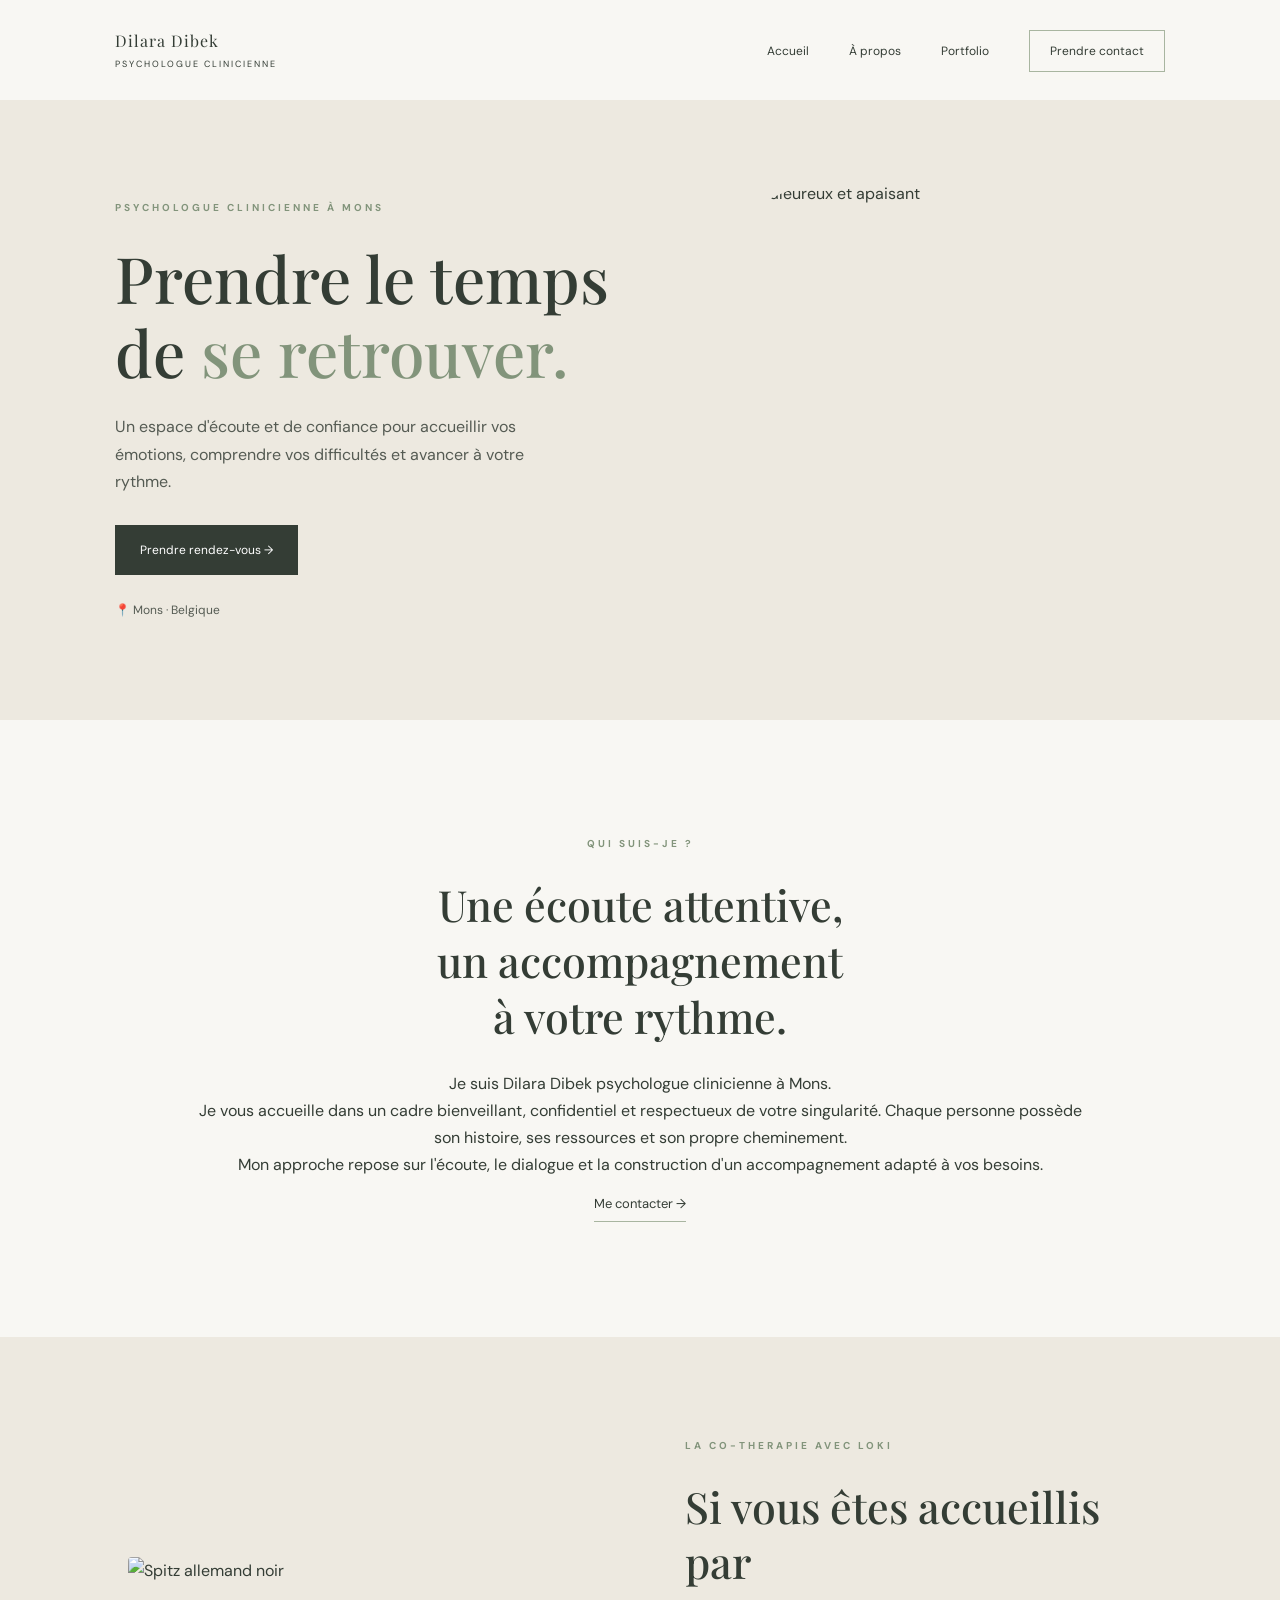
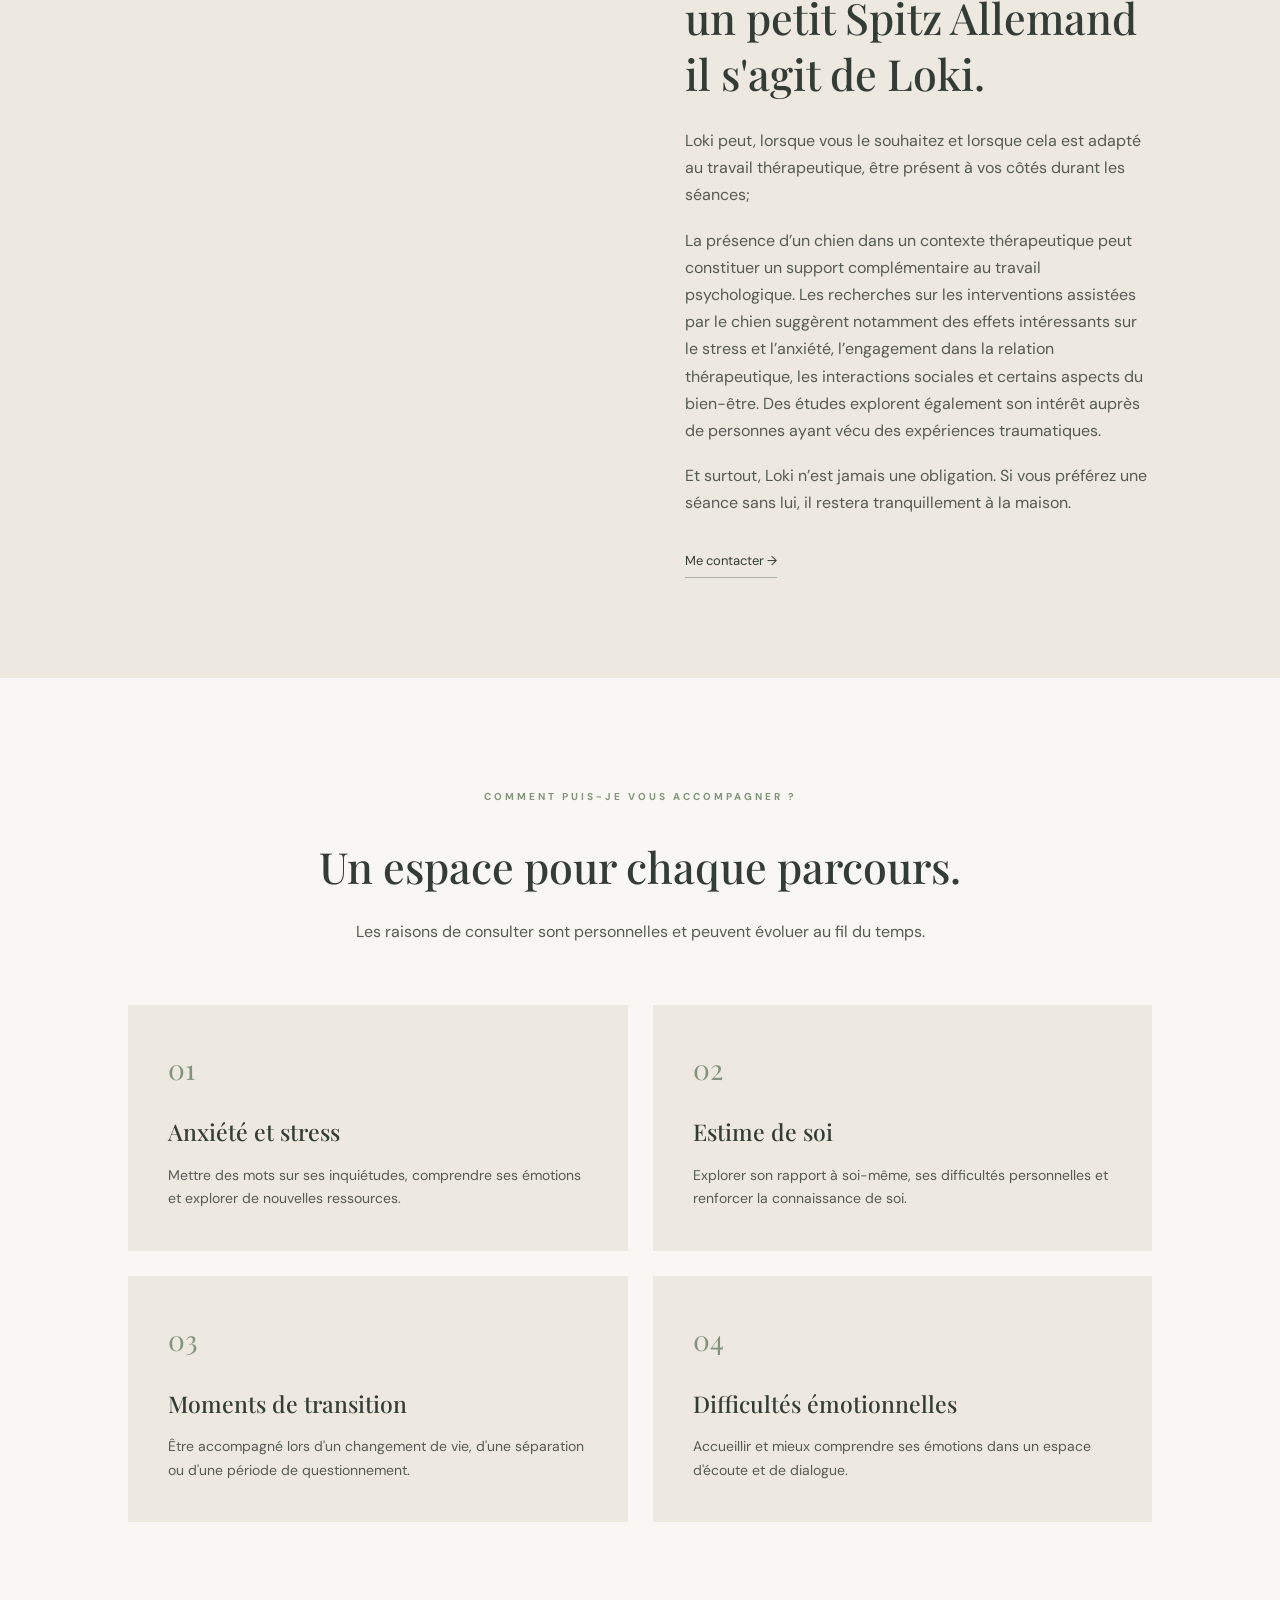
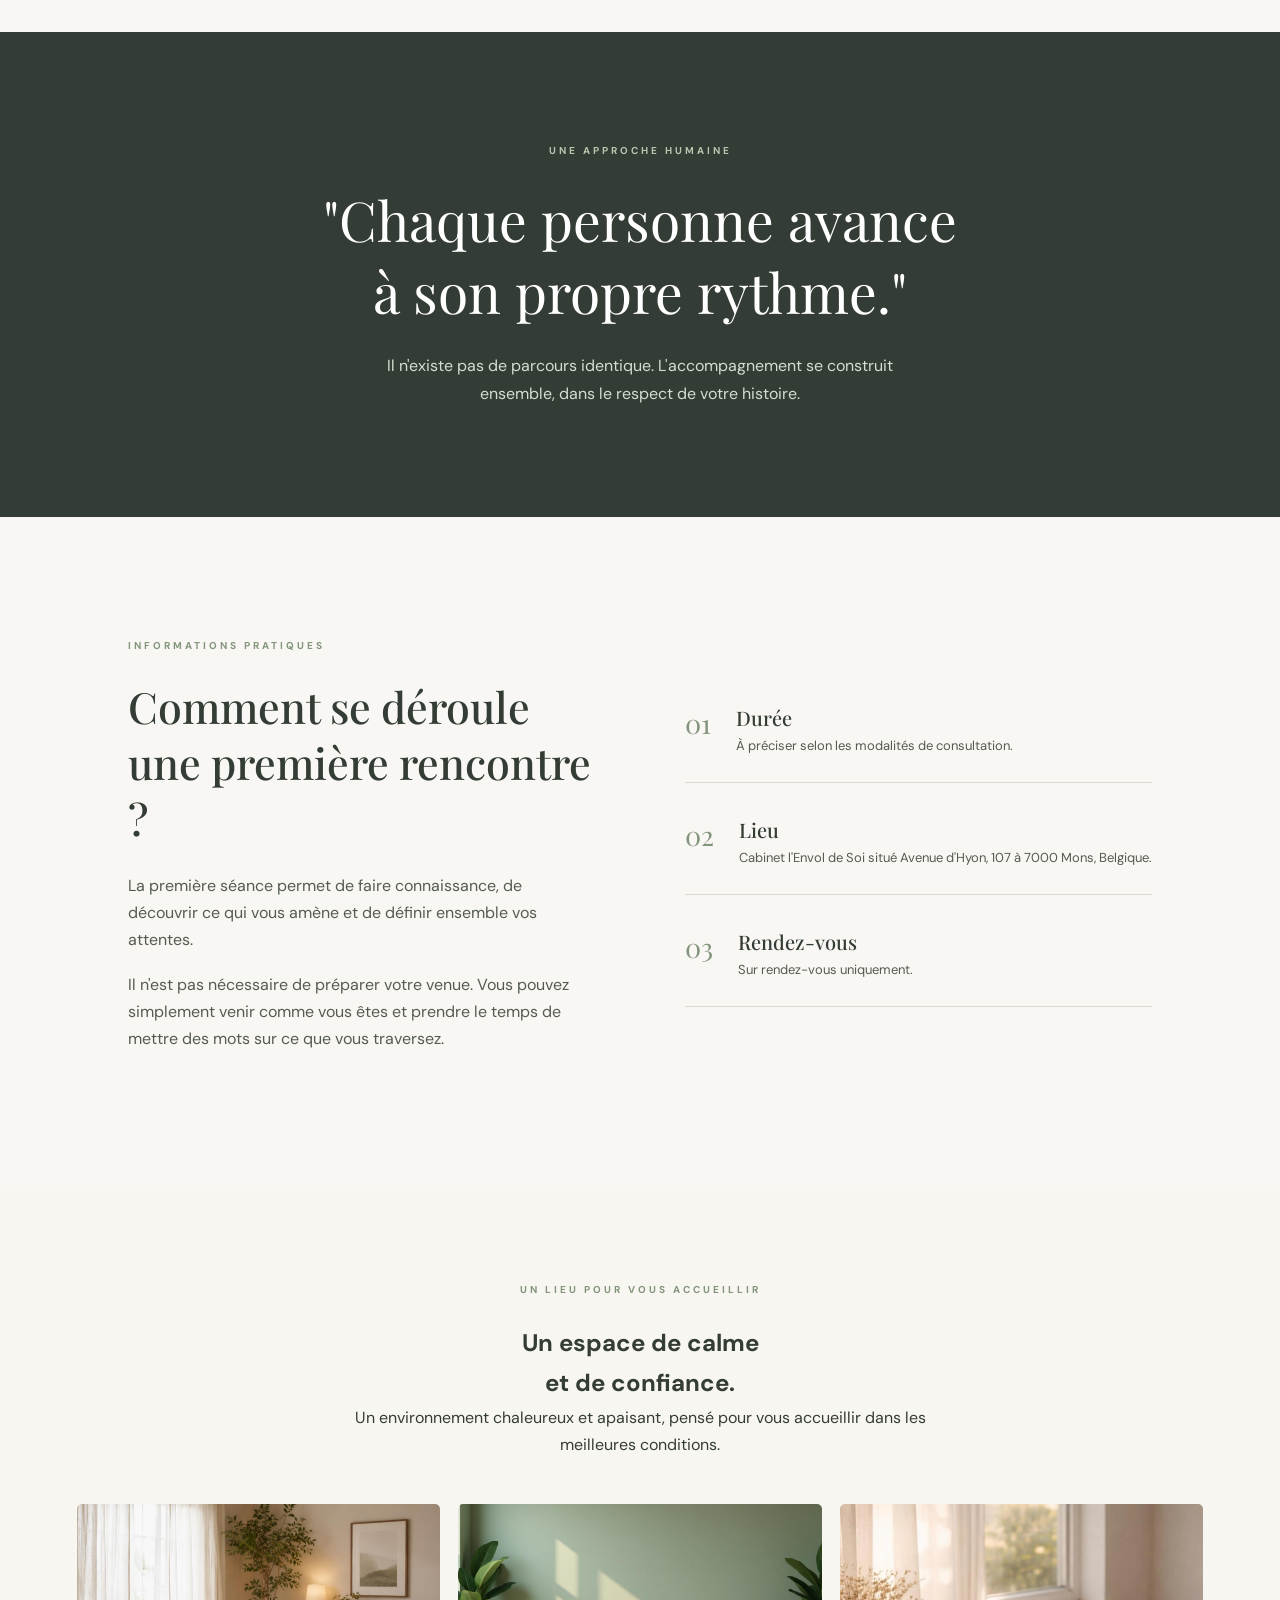
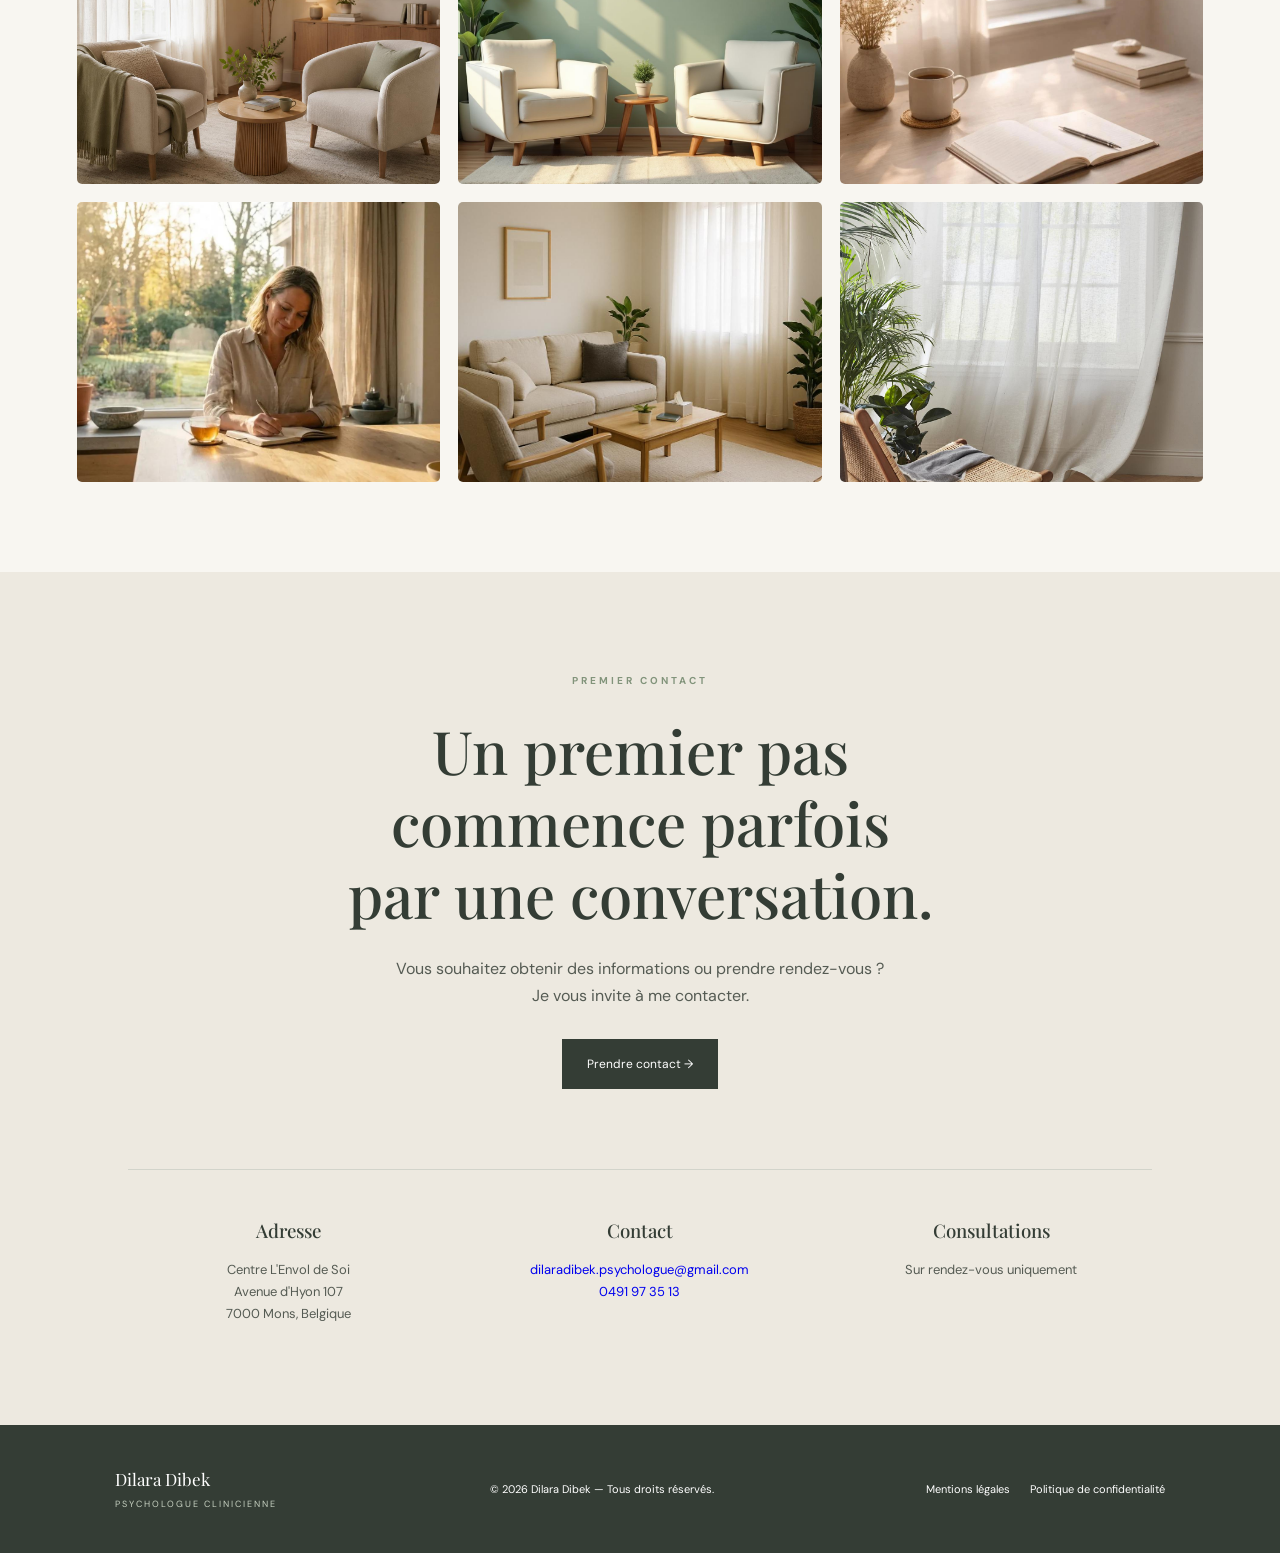
==== index.html @ 1fabed9c "Add files via upload première publication site" ====
<!DOCTYPE html>
<html lang="fr">
<head>
    <meta charset="UTF-8">
    <meta name="viewport" content="width=device-width, initial-scale=1.0">

    <title> Dilara Dibek| Psychologue clinicienne à Mons</title>
    <meta name="description" content="Psychologue clinicienne à Mons. Un espace d'écoute, de soutien et d'accompagnement psychologique dans un cadre bienveillant.">

    <link rel="stylesheet" href="style.css">

    <link href="https://fonts.googleapis.com/css2?family=DM+Sans:wght@400;500;600;700&family=Playfair+Display:wght@400;500;600&display=swap" rel="stylesheet">
</head>

<body>

<header class="header">
    <a href="#accueil" class="logo">
        Dilara Dibek 
        <span>PSYCHOLOGUE CLINICIENNE</span>
    </a>

    <nav>
  <ul>
    <li class="btn-deroulant">
      <a href="#accueil">Accueil</a>
      <ul class="sous-menu">
        <li><a href="#accompagnement">Accompagnement</a></li>
        <li><a href="#seances">Les séances</a></li>
        <li><a href="#galerie">Le cabinet </a></li>
      </ul>
    </li>
    <li><a href="apropos.html">À propos</a></li>
    <li><a href="portfolio.html">Portfolio</a></li>
    <li><a href="#contact" class="nav-button">Prendre contact</a></li>
  </ul>
</nav>
</header>

<main>

<!-- ACCUEIL -->

<section class="hero" id="accueil">

    <div class="hero-text">
        <p class="eyebrow">PSYCHOLOGUE CLINICIENNE À MONS</p>

        <h1>Prendre le temps<br>
        de <span>se retrouver.</span></h1>

        <p class="hero-description">
            Un espace d'écoute et de confiance pour accueillir
            vos émotions, comprendre vos difficultés et avancer
            à votre rythme.
        </p>

        <a href="#contact" class="button">
            Prendre rendez-vous →
        </a>

        <p class="location">📍 Mons · Belgique</p>
    </div>

    <div class="hero-image">
        <img
        src="cabinet1.JPG"
        alt="Intérieur chaleureux et apaisant">
    </div>

</section>

<!-- INTRODUCTION -->

<section class="welcome">

    <p class="eyebrow">QUI SUIS-JE ? </p>

    <h2> Une écoute attentive, <br>
        un accompagnement <br>
       à votre rythme.</h2>

    

        <p>
            Je suis Dilara Dibek  psychologue clinicienne
            à Mons.
        </p>

        <p>
            Je vous accueille dans un cadre bienveillant,
            confidentiel et respectueux de votre singularité.
            Chaque personne possède son histoire, ses
            ressources et son propre cheminement.
        </p>

        <p>
            Mon approche repose sur l'écoute, le dialogue
            et la construction d'un accompagnement adapté
            à vos besoins.
        </p>

        <a href="#contact" class="text-link">
            Me contacter →
        </a>
    </p>

</section>

<!-- A PROPOS -->

<section class="about" id="apropos">

    <div class="about-image">
        <img
        src="loki.jpg"
        alt="Spitz allemand noir">
    </div>

    <div class="about-text">

        <p class="eyebrow"> LA CO-THERAPIE AVEC LOKI </p>

        <h2>Si vous êtes accueillis par<br>
        un petit Spitz Allemand <br> 
        il s'agit de Loki.</h2>

        <p>
            Loki peut, lorsque vous le souhaitez et lorsque cela est adapté au travail thérapeutique, être présent à vos côtés durant les séances;
        </p>

        <p>
            La présence d’un chien dans un contexte thérapeutique peut constituer un support complémentaire au travail psychologique. Les recherches sur les interventions assistées par le chien suggèrent notamment des effets intéressants sur le stress et l’anxiété, l’engagement dans la relation thérapeutique, les interactions sociales et certains aspects du bien-être. Des études explorent également son intérêt auprès de personnes ayant vécu des expériences traumatiques.
        </p>

        <p> Et surtout, Loki n’est jamais une obligation. Si vous préférez une séance sans lui, il restera tranquillement à la maison. </p>

        <a href="#contact" class="text-link">
            Me contacter →
        </a>

    </div>

</section>




<!-- ACCOMPAGNEMENT -->

<section class="services" id="accompagnement">

    <div class="section-heading">

        <p class="eyebrow">COMMENT PUIS-JE VOUS ACCOMPAGNER ?</p>

        <h2>Un espace pour chaque parcours.</h2>

        <p>
            Les raisons de consulter sont personnelles
            et peuvent évoluer au fil du temps.
        </p>

    </div>

    <div class="services-grid">

        <article class="service-card">
            <div class="service-number">01</div>
            <h3>Anxiété et stress</h3>
            <p>
                Mettre des mots sur ses inquiétudes,
                comprendre ses émotions et explorer
                de nouvelles ressources.
            </p>
        </article>

        <article class="service-card">
            <div class="service-number">02</div>
            <h3>Estime de soi</h3>
            <p>
                Explorer son rapport à soi-même,
                ses difficultés personnelles et
                renforcer la connaissance de soi.
            </p>
        </article>

        <article class="service-card">
            <div class="service-number">03</div>
            <h3>Moments de transition</h3>
            <p>
                Être accompagné lors d'un changement
                de vie, d'une séparation ou d'une
                période de questionnement.
            </p>
        </article>

        <article class="service-card">
            <div class="service-number">04</div>
            <h3>Difficultés émotionnelles</h3>
            <p>
                Accueillir et mieux comprendre
                ses émotions dans un espace
                d'écoute et de dialogue.
            </p>
        </article>

    </div>

</section>

<!-- PHILOSOPHIE -->

<section class="quote">

    <p class="eyebrow">UNE APPROCHE HUMAINE</p>

    <h2>
        "Chaque personne avance<br>
        à son propre rythme."
    </h2>

    <p>
        Il n'existe pas de parcours identique.
        L'accompagnement se construit ensemble,
        dans le respect de votre histoire.
    </p>

</section>

<!-- SEANCES -->

<section class="sessions" id="seances">

    <div class="sessions-text">

        <p class="eyebrow">INFORMATIONS PRATIQUES</p>

        <h2>Comment se déroule<br>
        une première rencontre ?</h2>

        <p>
            La première séance permet de faire connaissance,
            de découvrir ce qui vous amène et de définir
            ensemble vos attentes.
        </p>

        <p>
            Il n'est pas nécessaire de préparer votre venue.
            Vous pouvez simplement venir comme vous êtes
            et prendre le temps de mettre des mots sur
            ce que vous traversez.
        </p>

    </div>

    <div class="session-details">

        <div class="detail">
            <span>01</span>
            <div>
                <h3>Durée</h3>
                <p>À préciser selon les modalités de consultation.</p>
            </div>
        </div>

        <div class="detail">
            <span>02</span>
            <div>
                <h3>Lieu</h3>
                <p>Cabinet l'Envol de Soi situé Avenue d'Hyon, 107
                 à 7000 Mons, Belgique.</p>
            </div>
        </div>

        <div class="detail">
            <span>03</span>
            <div>
                <h3>Rendez-vous</h3>
                <p>Sur rendez-vous uniquement.</p>
            </div>
        </div>

    </div>

</section>




<!-- GALERIE PHOTOS -->

<section class="gallery" id="galerie">

    <div class="gallery-heading">
        <p class="eyebrow">UN LIEU POUR VOUS ACCUEILLIR</p>

        <h2>Un espace de calme<br>et de confiance.</h2>

        <p>
            Un environnement chaleureux et apaisant,
            pensé pour vous accueillir dans les meilleures conditions.
        </p>
    </div>

    <div class="gallery-grid">

        <div class="gallery-item">
            <img src="galerie-cabinet.jpeg"
                 alt="Cabinet de consultation chaleureux">
        </div>

        <div class="gallery-item">
            <img src="galerie-fauteuil.jpeg"
                 alt="Fauteuils dans un espace de détente">
        </div>

        <div class="gallery-item">
            <img src="galerie-carnet.jpeg"
                 alt="Carnet et tasse sur un bureau">
        </div>

        <div class="gallery-item">
            <img src="galerie-introspection.jpeg"
                 alt="Moment de réflexion personnelle">
        </div>

        <div class="gallery-item">
            <img src="galerie-accueil.jpeg"
                 alt="Espace d'accueil lumineux">
        </div>

        <div class="gallery-item">
            <img src="galerie-serenite.jpeg"
                 alt="Espace apaisant avec lumière naturelle">
        </div>

    </div>

</section>

<!-- FIN GALERIE PHOTOS -->



<!-- CONTACT -->

<section class="contact" id="contact">

    <p class="eyebrow">PREMIER CONTACT</p>

    <h2>Un premier pas<br>
    commence parfois<br>
    par une conversation.</h2>

    <p>
        Vous souhaitez obtenir des informations
        ou prendre rendez-vous ?
        Je vous invite à me contacter.
    </p>

    <a href="contact.html" class="button">
    Prendre contact →
    </a>

    <div class="contact-infos">

        <div>
    <h3>Adresse</h3>
    <p>Centre L'Envol de Soi</p>
    <p>Avenue d'Hyon 107</p>
    <p>7000 Mons, Belgique</p>
</div>

<div>
    <h3>Contact</h3>
    <p>
        <a href="mailto:dilaradibek.psychologue@gmail.com">
            dilaradibek.psychologue@gmail.com
        </a>
    </p>
    <p>
        <a href="tel:+32491973513">0491 97 35 13</a>
    </p>
</div>

<div>
    <h3>Consultations</h3>
    <p>Sur rendez-vous uniquement</p>
</div>

    </div>

</section>

</main>

<footer>

    <div class="footer-logo">
        Dilara Dibek
        <span>PSYCHOLOGUE CLINICIENNE</span>
    </div>

    <p>
        © 2026 Dilara Dibek — Tous droits réservés.
    </p>

    <div class="footer-links">
        <a href="#">Mentions légales</a>
        <a href="#">Politique de confidentialité</a>
    </div>

</footer>
<script src="contact.js" defer></script>
</body>
</html>
---- style.css ----
/* =========================
   VARIABLES ET RESET
========================= */

:root {
    --beige: #EDE9E0;
    --cream: #F8F7F3;
    --sage: #A8B5A0;
    --dark-green: #343D35;
    --text: #555B53;
    --white: #FFFFFF;
}

* {
    margin: 0;
    padding: 0;
    box-sizing: border-box;
}

html {
    scroll-behavior: smooth;
}

body {
    font-family: 'DM Sans', sans-serif;
    background: var(--cream);
    color: var(--dark-green);
    line-height: 1.7;
}

img {
    display: block;
    width: 100%;
    object-fit: cover;
}

a {
    text-decoration: none;
}

/* =========================
   HEADER
========================= */

.header {
    height: 100px;
    padding: 0 9%;
    display: flex;
    justify-content: space-between;
    align-items: center;
    background: var(--cream);
}

.logo {
    font-family: 'Playfair Display', serif;
     color: var(--dark-green);
    letter-spacing: 1px;
}

.logo span,
.footer-logo span {
    display: block;
    font-family: 'DM Sans', sans-serif;
    font-size: 9px;
    letter-spacing: 2px;
    margin-top: 3px;
}

nav {
    display: flex;
    align-items: center;
    gap: 30px;
}

nav ul { display: flex;
gap: 40px ; 
list-style: none ;
} 
nav a {
    font-size: 12px;
    color: var(--dark-green);
    transition: .3s;
}

nav a:hover {
    color: #82947B;
}

.nav-button {
    border: 1px solid var(--sage);
    padding: 12px 20px;
}

.nav-button:hover {
    background: var(--sage);
    color: white;
}

.btn-deroulant { position: relative;

}

.sous-menu { display:none; 
flex-direction: column;background-color: #F8F7F3;
min-width: 150px;
position: absolute;
top: 100%;
left: 0;
gap: 0;
z-index: 10;
padding: 5px;

}
.btn-deroulant:hover .sous-menu {  display: flex;

}


/* =========================
   HERO
========================= */

.hero {
    min-height: 620px;
    display: grid;
    grid-template-columns: 1fr 1fr;
    align-items: center;
    padding: 65px 9%;
    gap: 60px;
    background: var(--beige);
}

.hero-text {
    max-width: 570px;
}

.eyebrow {
    font-size: 10px;
    font-weight: 700;
    letter-spacing: 3px;
    color: #82947B;
    margin-bottom: 25px;
}

.hero h1 {
    font-family: 'Playfair Display', serif;
    font-size: clamp(45px, 5vw, 68px);
    font-weight: 500;
    line-height: 1.15;
    margin-bottom: 25px;
}

.hero h1 span {
    color: #82947B;
}

.hero-description {
    color: var(--text);
    max-width: 450px;
    margin-bottom: 30px;
}

.button {
    display: inline-block;
    background: var(--dark-green);
    color: white;
    padding: 15px 25px;
    font-size: 12px;
    transition: .3s;
}

.button:hover {
    background: #82947B;
    transform: translateY(-2px);
}

.location {
    font-size: 12px;
    color: var(--text);
    margin-top: 25px;
}

.hero-image img {
    height: 460px;
    border-radius: 180px 180px 0 0;
}

/* =========================
   WELCOME
========================= */

.welcome {
    text-align: center;
    padding: 115px 15%;
}

.welcome h2,
.about h2,
.sessions h2 {
    font-family: 'Playfair Display', serif;
    font-size: 43px;
    line-height: 1.3;
    font-weight: 500;
    margin-bottom: 25px;
}

.welcome > p:last-child {
    max-width: 650px;
    margin: auto;
    color: var(--text);
}

/* =========================
   ABOUT
========================= */

.about {
    display: grid;
    grid-template-columns: 1fr 1fr;
    gap: 90px;
    align-items: center;
    padding: 100px 10%;
    background: var(--beige);
}

.about-image img {
    height: 500px;
    border-radius: 4px;
}

.about-text p:not(.eyebrow) {
    color: var(--text);
    margin-bottom: 18px;
}

.text-link {
    display: inline-block;
    margin-top: 15px;
    color: var(--dark-green);
    border-bottom: 1px solid var(--sage);
    padding-bottom: 5px;
    font-size: 13px;
}

/* =========================
   SERVICES
========================= */

.services {
    padding: 110px 10%;
}

.section-heading {
    text-align: center;
    margin-bottom: 60px;
}

.section-heading h2 {
    font-family: 'Playfair Display', serif;
    font-size: 43px;
    font-weight: 500;
    margin-bottom: 15px;
}

.section-heading > p:last-child {
    color: var(--text);
}

.services-grid {
    display: grid;
    grid-template-columns: repeat(2, 1fr);
    gap: 25px;
}

.service-card {
    padding: 40px;
    background: var(--beige);
    transition: .3s;
}

.service-card:hover {
    transform: translateY(-5px);
    background: #E4E9DF;
}

.service-number {
    font-family: 'Playfair Display', serif;
    color: #82947B;
    font-size: 28px;
    margin-bottom: 20px;
}

.service-card h3 {
    font-family: 'Playfair Display', serif;
    font-size: 23px;
    font-weight: 500;
    margin-bottom: 12px;
}

.service-card p {
    font-size: 14px;
    color: var(--text);
}

/* =========================
   CITATION
========================= */

.quote {
    padding: 110px 10%;
    background: var(--dark-green);
    color: white;
    text-align: center;
}

.quote .eyebrow {
    color: #B8C6B0;
}

.quote h2 {
    font-family: 'Playfair Display', serif;
    font-size: clamp(35px, 5vw, 55px);
    font-weight: 400;
    line-height: 1.3;
    margin-bottom: 25px;
}

.quote p:last-child {
    color: #D5DDD1;
    max-width: 550px;
    margin: auto;
}

/* =========================
   SESSIONS
========================= */

.sessions {
    display: grid;
    grid-template-columns: 1fr 1fr;
    gap: 90px;
    padding: 120px 10%;
    align-items: center;
}

.sessions-text p:not(.eyebrow) {
    color: var(--text);
    margin-bottom: 18px;
}

.session-details {
    display: flex;
    flex-direction: column;
    gap: 30px;
}

.detail {
    display: flex;
    gap: 25px;
    padding-bottom: 25px;
    border-bottom: 1px solid #DADDD4;
}

.detail span {
    font-family: 'Playfair Display', serif;
    color: #82947B;
    font-size: 27px;
}

.detail h3 {
    font-family: 'Playfair Display', serif;
    font-size: 20px;
    font-weight: 500;
}

.detail p {
    font-size: 13px;
    color: var(--text);
}

/* =========================
   CONTACT
========================= */

.contact {
    background: var(--beige);
    text-align: center;
    padding: 100px 10%;
}

.contact h2 {
    font-family: 'Playfair Display', serif;
    font-size: clamp(42px, 5vw, 60px);
    font-weight: 500;
    line-height: 1.2;
    margin-bottom: 25px;
}

.contact > p:not(.eyebrow) {
    color: var(--text);
    max-width: 500px;
    margin: 0 auto 30px;
}

.contact-infos {
    display: grid;
    grid-template-columns: repeat(3, 1fr);
    gap: 30px;
    margin-top: 80px;
    padding-top: 45px;
    border-top: 1px solid #D2D4CB;
}

.contact-infos h3 {
    font-family: 'Playfair Display', serif;
    font-weight: 500;
    margin-bottom: 12px;
}

.contact-infos p {
    font-size: 13px;
    color: var(--text);
}

/* =========================
   FOOTER
========================= */

footer {
    padding: 40px 9%;
    display: flex;
    justify-content: space-between;
    align-items: center;
    gap: 25px;
    background: var(--dark-green);
    color: white;
    font-size: 11px;
}

.footer-logo {
    font-family: 'Playfair Display', serif;
    font-size: 17px;
}

.footer-logo span {
    color: #C7D1C1;
}

.footer-links {
    display: flex;
    gap: 20px;
}

.footer-links a {
    color: white;
    font-size: 11px;
}

/* =========================
   RESPONSIVE
========================= */

@media (max-width: 900px) {

    .header {
        padding: 25px 5%;
        height: auto;
        flex-direction: column;
        gap: 25px;
    }

    nav {
        flex-wrap: wrap;
        justify-content: center;
        gap: 15px;
    }

    .hero {
        grid-template-columns: 1fr;
        padding: 70px 7%;
        gap: 40px;
    }

    .hero-image img {
        height: 380px;
    }

    .about,
    .sessions {
        grid-template-columns: 1fr;
        gap: 45px;
        padding: 75px 7%;
    }

    .about-image img {
        height: 380px;
    }

    .welcome,
    .services,
    .contact {
        padding: 75px 7%;
    }

    footer {
        flex-direction: column;
        text-align: center;
    }
}

@media (max-width: 550px) {

    .services-grid {
        grid-template-columns: 1fr;
    }

    .contact-infos {
        grid-template-columns: 1fr;
        gap: 35px;
    }

    .welcome h2,
    .about h2,
    .sessions h2,
    .section-heading h2 {
        font-size: 34px;
    }

    .hero h1 {
        font-size: 46px;
    }

    .quote {
        padding: 75px 7%;
    }

    .hero-image img {
        height: 300px;
    }
}


/* GALERIE PHOTOS */

.gallery {
    padding: 90px 6%;
    background-color: #f8f6f1;
}

.gallery-heading {
    text-align: center;
    max-width: 650px;
    margin: 0 auto 45px;
}

.gallery-grid {
    display: grid;
    grid-template-columns: repeat(3, 1fr);
    gap: 18px;
}

.gallery-item {
    width: 100%;
    height: 280px;
    overflow: hidden;
    border-radius: 5px;
}

.gallery-item img {
    width: 100%;
    height: 100%;
    display: block;
    object-fit: cover;
    object-position: top;
    transition: transform 0.4s ease;
}

.gallery-item img:hover {
    transform: scale(1.04);
}

/* TABLETTES */

@media (max-width: 900px) {
    .gallery-grid {
        grid-template-columns: repeat(2, 1fr);
    }

    .gallery-item {
        height: 240px;
    }
}

/* TELEPHONES */

@media (max-width: 600px) {
    .gallery-grid {
        grid-template-columns: 1fr;
    }

    .gallery-item {
        height: 260px;
    }
}


/* =========================
   PAGE CONTACT
========================= */

/* Organisation générale */

.contact-content {
    max-width: 1200px;
    margin: 70px auto;
    padding: 0 50px;

    display: grid;
    grid-template-columns: 1.3fr 0.7fr;
    gap: 70px;
    align-items: start;
}

.contact-form-area,
.contact-sidebar {
    min-width: 0;
}

/* Formulaire */

.contact-form {
    display: flex;
    flex-direction: column;
    gap: 23px;
    width: 100%;
}

.form-group {
    display: flex;
    flex-direction: column;
    gap: 9px;
}

.form-group label {
    font-size: 13px;
    font-weight: 600;
    color: var(--dark-green);
}

.form-group input,
.form-group textarea {
    width: 100%;
    padding: 15px;
    border: 1px solid #DADDD4;
    background: white;
    color: var(--dark-green);
    font-family: 'DM Sans', sans-serif;
    font-size: 13px;
    outline: none;
    transition: .3s;
}

.form-group input:focus,
.form-group textarea:focus {
    border-color: var(--sage);
}

.form-group textarea {
    resize: vertical;
    min-height: 150px;
}

.form-group input::placeholder,
.form-group textarea::placeholder {
    color: #A0A39B;
}

.required-note,
.privacy-note {
    font-size: 11px;
    color: var(--text);
}

.contact-form .button {
    border: none;
    cursor: pointer;
    font-family: 'DM Sans', sans-serif;
    align-self: flex-start;
}

/* Informations pratiques */

.sidebar-detail {
    display: flex;
    gap: 20px;
    margin-top: 35px;
}

.sidebar-detail span {
    color: #82947B;
    font-family: 'Playfair Display', serif;
    font-size: 22px;
}

.sidebar-detail h3 {
    font-family: 'Playfair Display', serif;
    font-weight: 500;
    margin-bottom: 8px;
}

.sidebar-detail p {
    font-size: 13px;
    color: var(--text);
}

.sidebar-detail a {
    color: var(--text);
    overflow-wrap: anywhere;
}

.sidebar-detail a:hover {
    color: #82947B;
}

.sidebar-message {
    margin-top: 40px;
    padding: 25px;
    background: var(--beige);
    font-family: 'Playfair Display', serif;
}

/* Adaptation aux téléphones */

@media (max-width: 768px) {

    .contact-content {
        grid-template-columns: 1fr;
        padding: 0 25px;
        gap: 50px;
        margin: 45px auto;
    }

}
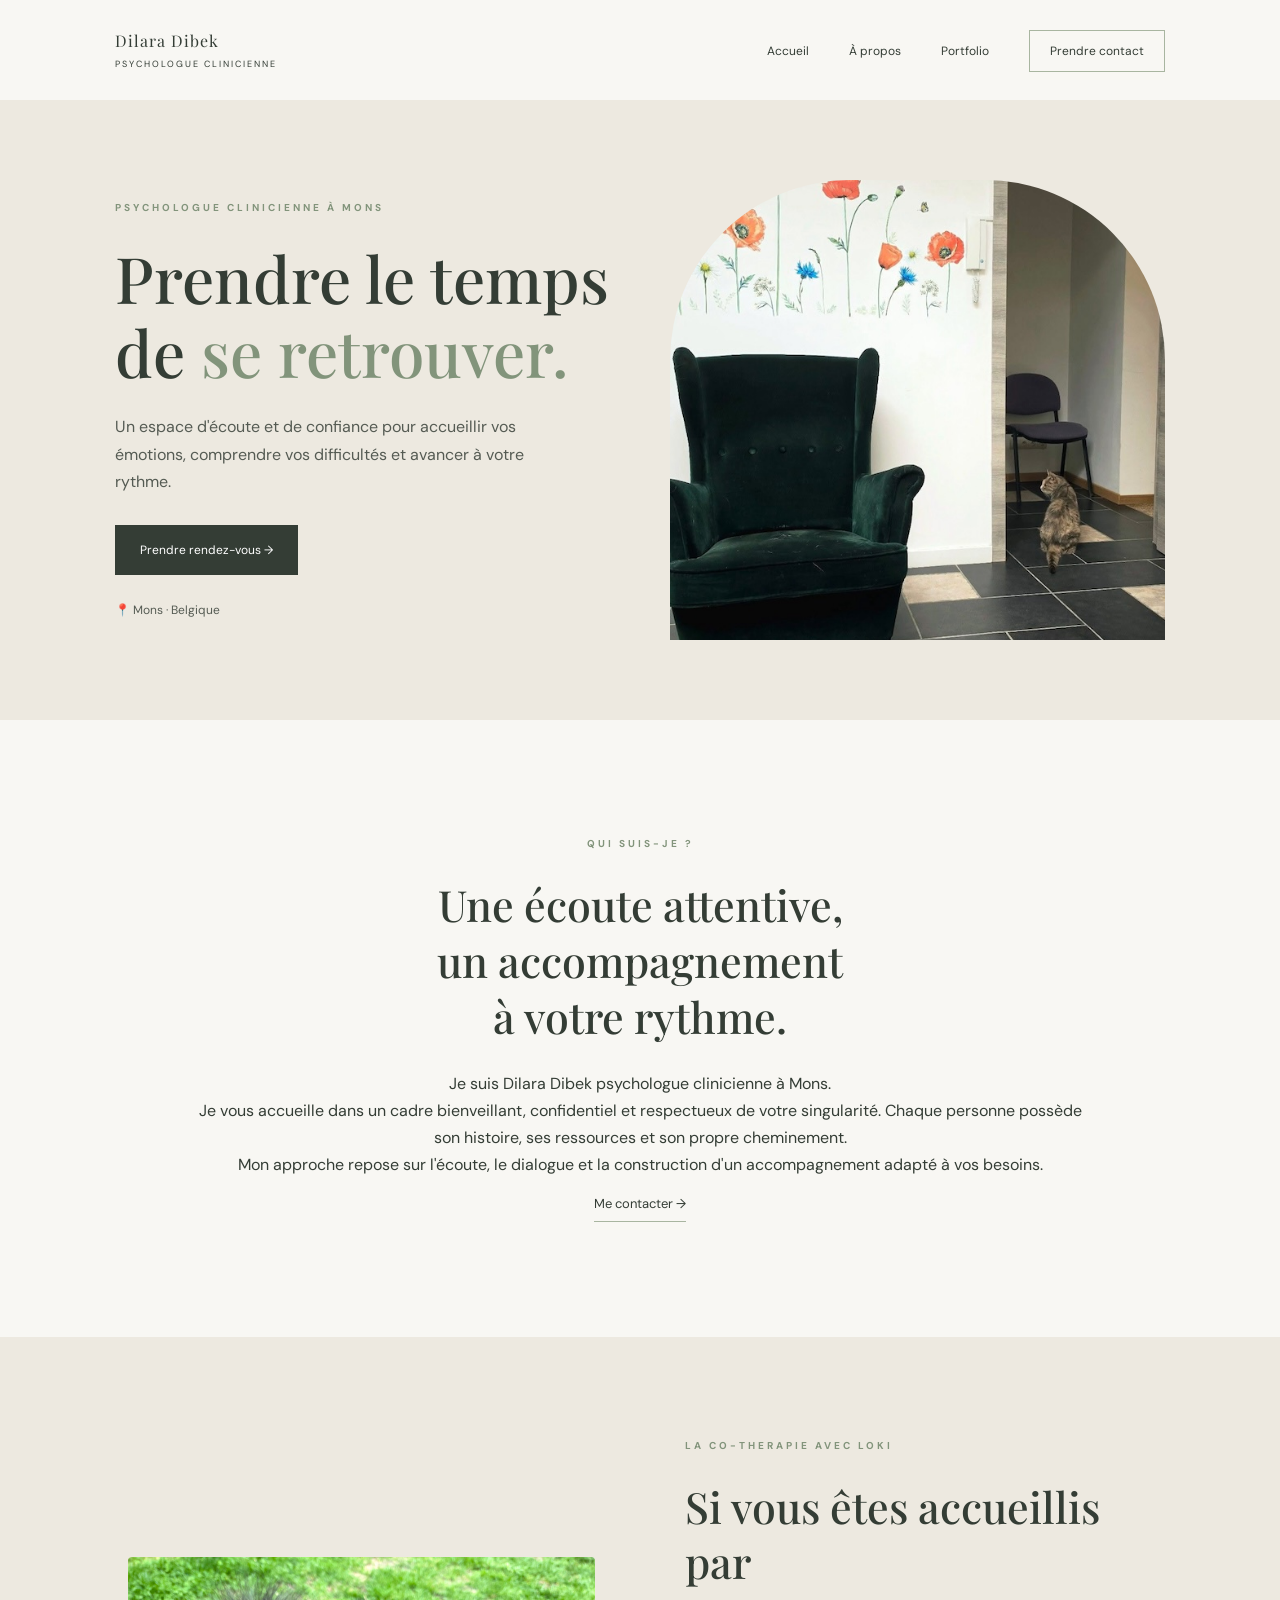
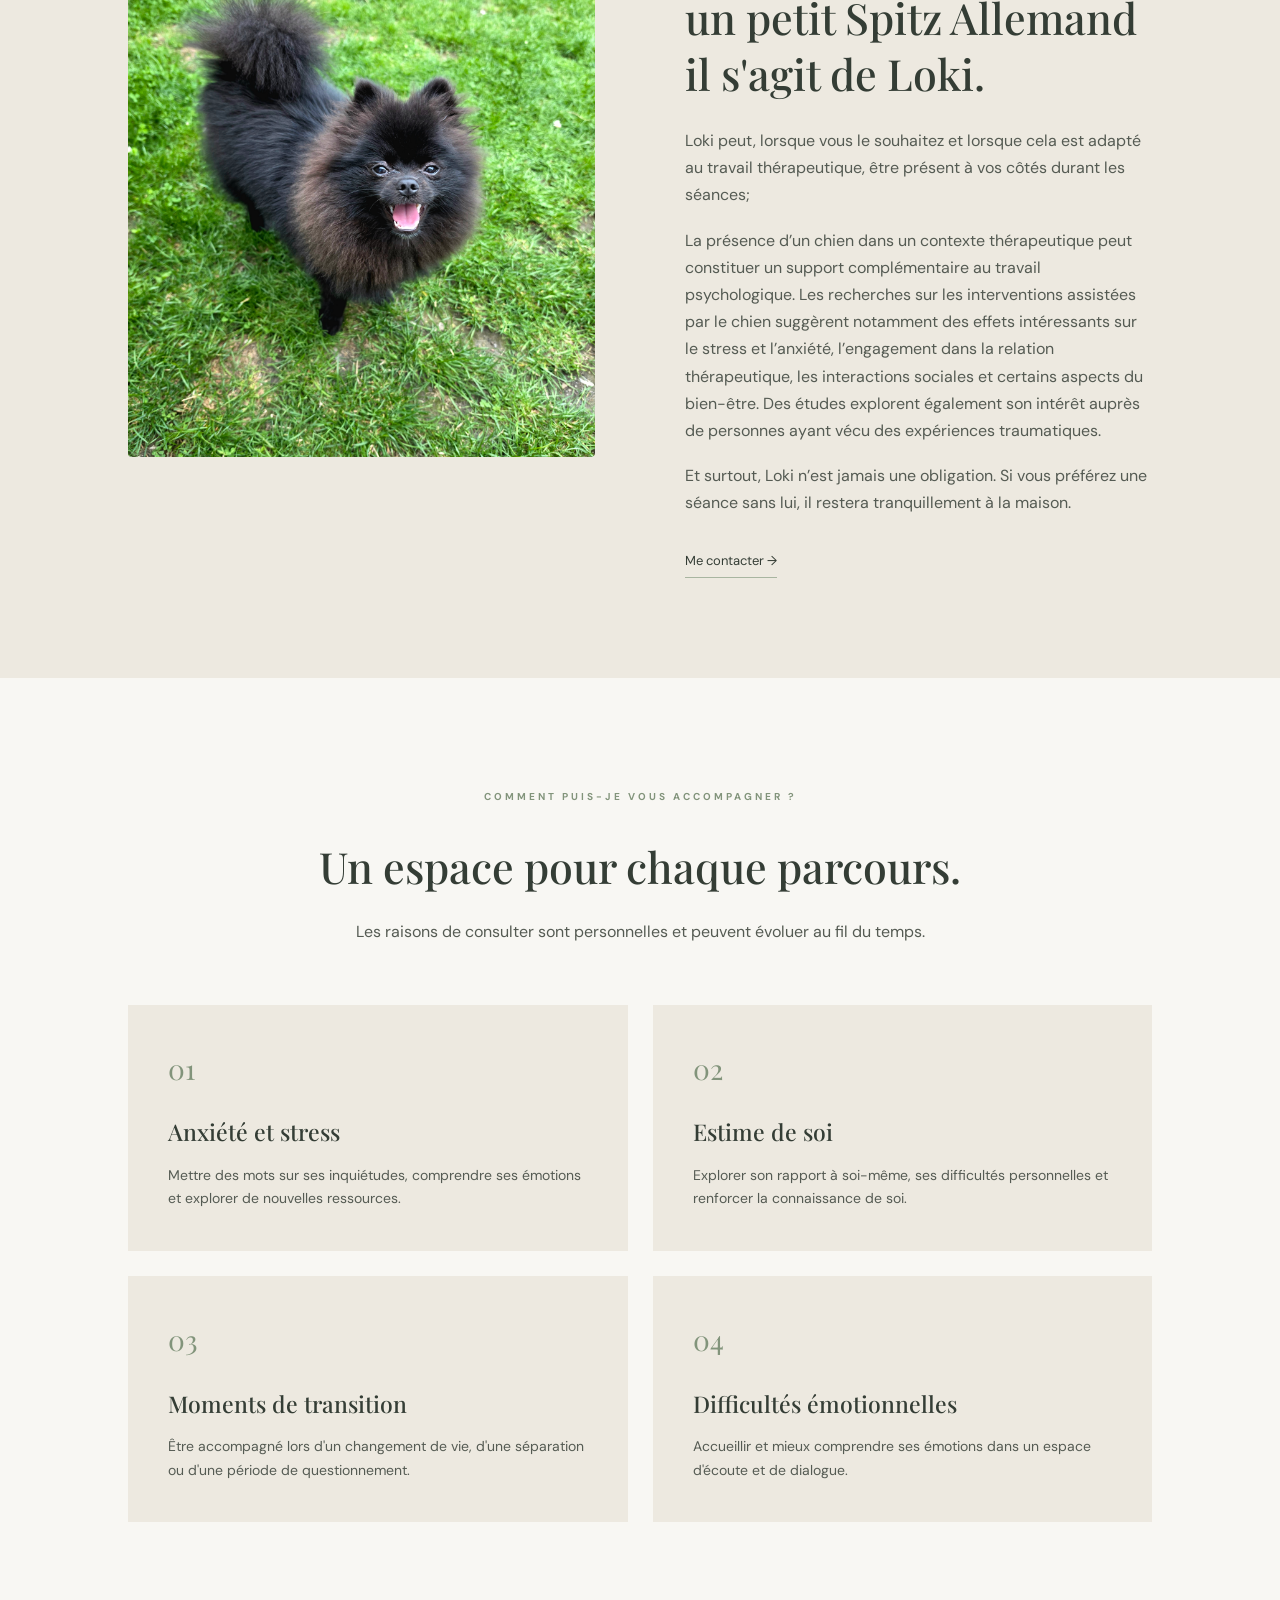
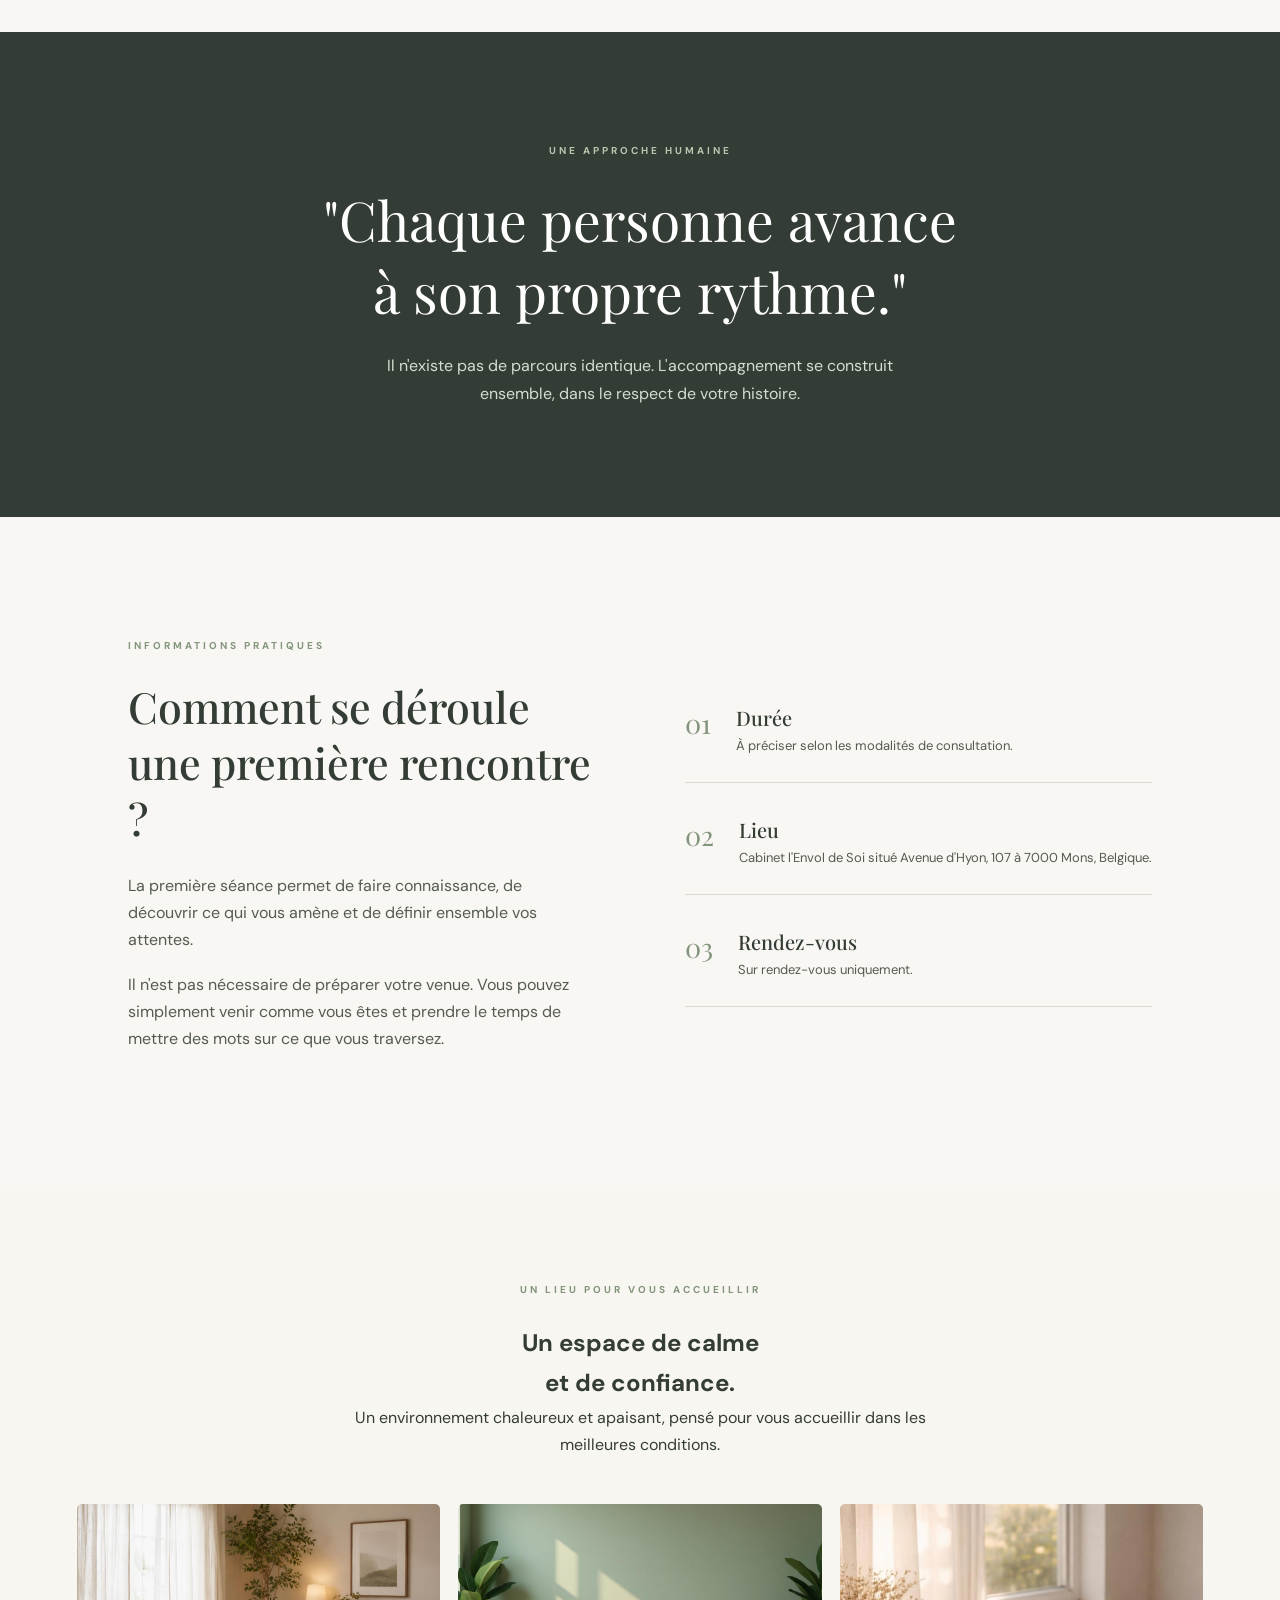
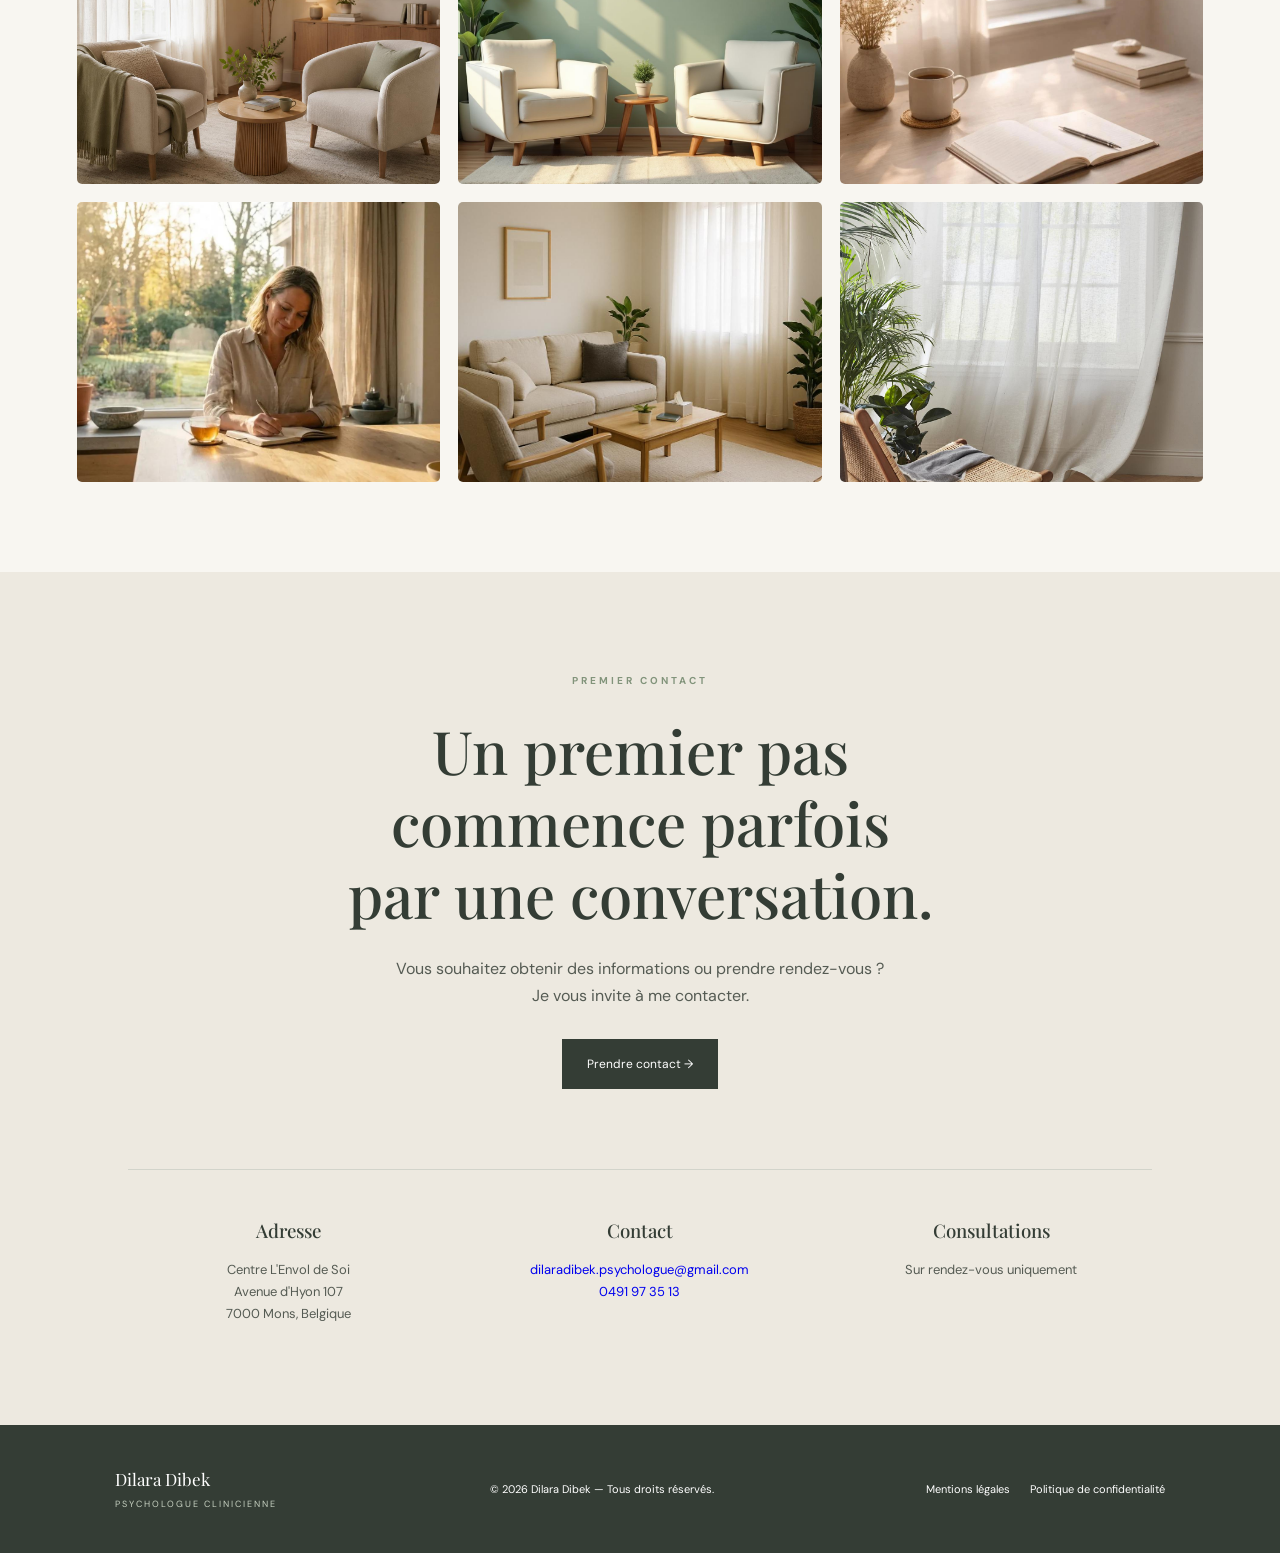
==== commit aac5692c: "Add files via upload" ====
--- a/index.html
+++ b/index.html
@@ -31,7 +31,7 @@
         <li><a href="#galerie">Le cabinet </a></li>
       </ul>
     </li>
-    <li><a href="apropos.html">À propos</a></li>
+    <li><a href="a-propos.html">À propos</a></li>
     <li><a href="portfolio.html">Portfolio</a></li>
     <li><a href="#contact" class="nav-button">Prendre contact</a></li>
   </ul>
@@ -65,7 +65,7 @@
 
     <div class="hero-image">
         <img
-        src="cabinet1.JPG"
+        src="Cabinet1.JPG"
         alt="Intérieur chaleureux et apaisant">
     </div>
 
@@ -114,7 +114,7 @@
 
     <div class="about-image">
         <img
-        src="loki.jpg"
+        src="Loki.jpg"
         alt="Spitz allemand noir">
     </div>
 
